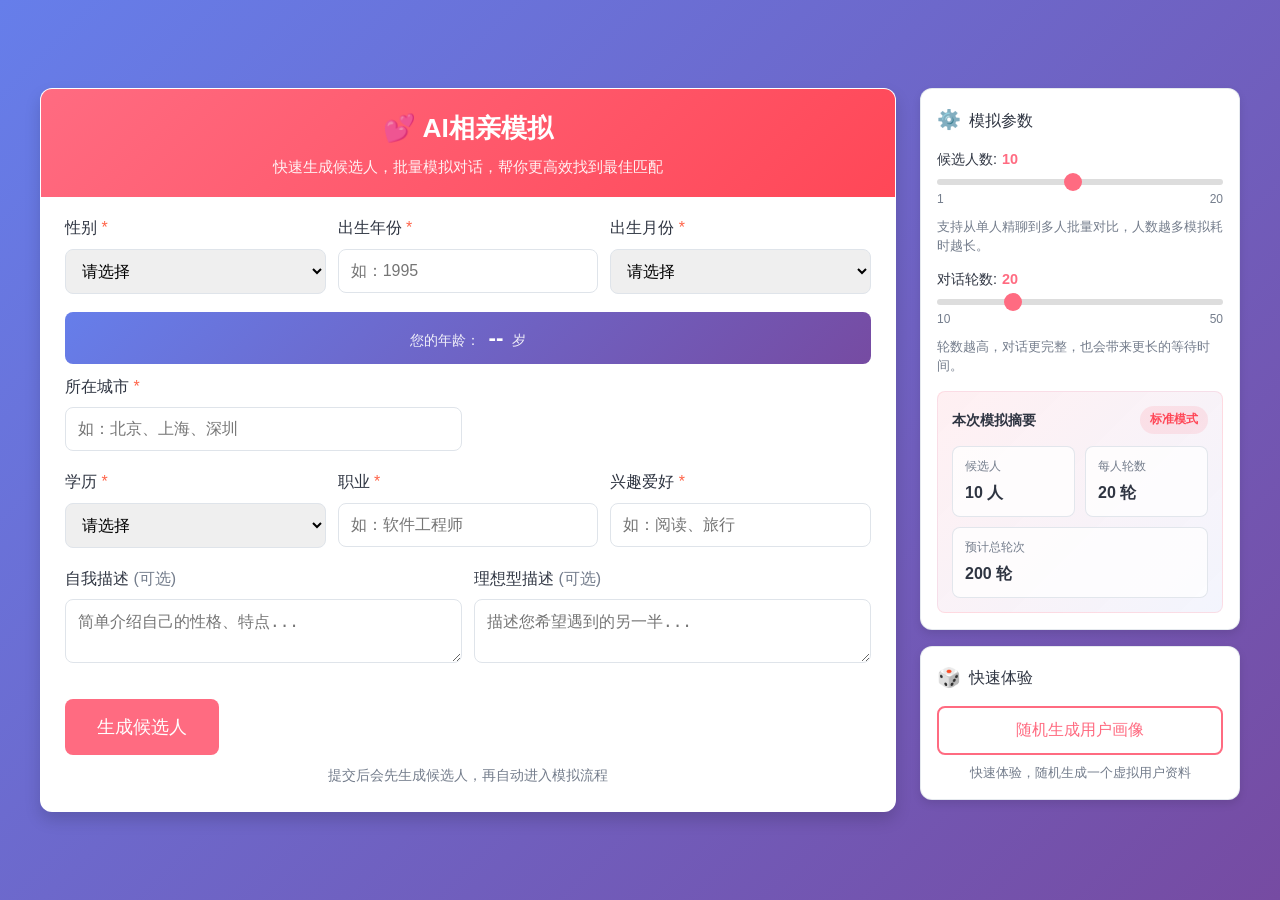
==== frontend/index.html @ 2aa3c76c "chore: initial project setup" ====
<!DOCTYPE html>
<html lang="zh-CN">
<head>
    <meta charset="UTF-8">
    <meta name="viewport" content="width=device-width, initial-scale=1.0">
    <title>AI相亲模拟 - 个人资料设置</title>
    <link rel="stylesheet" href="css/style.css">
</head>
<body class="profile-page">
    <div class="profile-container">
        <!-- 左侧：表单区域 -->
        <div class="main-content">
            <div class="page-header">
                <h1>💕 AI相亲模拟</h1>
                <p class="subtitle">快速生成候选人，批量模拟对话，帮你更高效找到最佳匹配</p>
            </div>

            <form id="profileForm" class="profile-form">
                <!-- 基本信息：三列 -->
                <div class="form-section">
                    <div class="form-row form-row-3">
                        <div class="form-group">
                            <label for="gender">性别 <span class="required">*</span></label>
                            <select id="gender" name="gender" required>
                                <option value="">请选择</option>
                                <option value="male">男</option>
                                <option value="female">女</option>
                            </select>
                        </div>
                        <div class="form-group">
                            <label for="birth_year">出生年份 <span class="required">*</span></label>
                            <input type="number" id="birth_year" name="birth_year" min="1940" max="2010" required
                                   placeholder="如：1995">
                        </div>
                        <div class="form-group">
                            <label for="birth_month">出生月份 <span class="required">*</span></label>
                            <select id="birth_month" name="birth_month" required>
                                <option value="">请选择</option>
                                <option value="1">1月</option>
                                <option value="2">2月</option>
                                <option value="3">3月</option>
                                <option value="4">4月</option>
                                <option value="5">5月</option>
                                <option value="6">6月</option>
                                <option value="7">7月</option>
                                <option value="8">8月</option>
                                <option value="9">9月</option>
                                <option value="10">10月</option>
                                <option value="11">11月</option>
                                <option value="12">12月</option>
                            </select>
                        </div>
                    </div>

                    <!-- 年龄显示 -->
                    <div class="age-display">
                        <span class="age-label">您的年龄：</span>
                        <span class="age-value" id="calculatedAge">--</span>
                        <span class="age-unit">岁</span>
                    </div>

                    <!-- 所在城市 -->
                    <div class="form-row">
                        <div class="form-group" style="flex: 0 0 auto; min-width: 200px;">
                            <label for="city">所在城市 <span class="required">*</span></label>
                            <input type="text" id="city" name="city" required
                                   placeholder="如：北京、上海、深圳" list="majorCities">
                            <datalist id="majorCities">
                                <option value="北京">
                                <option value="上海">
                                <option value="深圳">
                                <option value="广州">
                                <option value="杭州">
                                <option value="成都">
                                <option value="南京">
                                <option value="武汉">
                                <option value="西安">
                                <option value="重庆">
                                <option value="天津">
                                <option value="苏州">
                                <option value="长沙">
                                <option value="郑州">
                                <option value="青岛">
                                <option value="大连">
                            </datalist>
                        </div>
                    </div>

                    <!-- 职业、学历、兴趣：三列 -->
                    <div class="form-row form-row-3">
                        <div class="form-group">
                            <label for="education">学历 <span class="required">*</span></label>
                            <select id="education" name="education" required>
                                <option value="">请选择</option>
                                <option value="高中">高中</option>
                                <option value="大专">大专</option>
                                <option value="本科">本科</option>
                                <option value="硕士">硕士</option>
                                <option value="博士">博士</option>
                                <option value="其他">其他</option>
                            </select>
                        </div>
                        <div class="form-group">
                            <label for="occupation">职业 <span class="required">*</span></label>
                            <input type="text" id="occupation" name="occupation" required
                                   placeholder="如：软件工程师">
                        </div>
                        <div class="form-group">
                            <label for="interests">兴趣爱好 <span class="required">*</span></label>
                            <input type="text" id="interests" name="interests" required
                                   placeholder="如：阅读、旅行">
                        </div>
                    </div>

                    <!-- 自我描述、理想型：两列 -->
                    <div class="form-row">
                        <div class="form-group">
                            <label for="self_description">自我描述 <span class="optional">(可选)</span></label>
                            <textarea id="self_description" name="self_description" rows="2"
                                      placeholder="简单介绍自己的性格、特点..." maxlength="500"></textarea>
                        </div>
                        <div class="form-group">
                            <label for="ideal_type">理想型描述 <span class="optional">(可选)</span></label>
                            <textarea id="ideal_type" name="ideal_type" rows="2"
                                      placeholder="描述您希望遇到的另一半..." maxlength="500"></textarea>
                        </div>
                    </div>
                </div>

                <div class="form-actions">
                    <button type="submit" class="btn btn-primary btn-large" id="submitBtn">
                        <span class="btn-text">生成候选人</span>
                        <span class="btn-loading" style="display: none;">正在生成...</span>
                    </button>
                    <p class="form-action-hint">提交后会先生成候选人，再自动进入模拟流程</p>
                </div>
            </form>
        </div>

        <!-- 右侧：配置和快捷操作 -->
        <aside class="sidebar">
            <div class="sidebar-card">
                <div class="sidebar-card-header">
                    <span class="sidebar-icon">⚙️</span>
                    <h3>模拟参数</h3>
                </div>

                <div class="config-item">
                    <label for="candidateCount">候选人数: <strong id="candidateCountValue">10</strong></label>
                    <input type="range" id="candidateCount" name="candidate_count" min="1" max="20" value="10" class="config-slider">
                    <div class="slider-labels">
                        <span>1</span>
                        <span>20</span>
                    </div>
                    <p class="config-help">支持从单人精聊到多人批量对比，人数越多模拟耗时越长。</p>
                </div>

                <div class="config-item">
                    <label for="maxRounds">对话轮数: <strong id="maxRoundsValue">20</strong></label>
                    <input type="range" id="maxRounds" name="max_rounds" min="10" max="50" value="20" class="config-slider">
                    <div class="slider-labels">
                        <span>10</span>
                        <span>50</span>
                    </div>
                    <p class="config-help">轮数越高，对话更完整，也会带来更长的等待时间。</p>
                </div>

                <div class="simulation-summary" id="simulationSummary">
                    <div class="summary-header">
                        <span>本次模拟摘要</span>
                        <strong id="summaryBadge">标准模式</strong>
                    </div>
                    <div class="summary-grid">
                        <div class="summary-item">
                            <span class="summary-label">候选人</span>
                            <strong id="summaryCandidates">10 人</strong>
                        </div>
                        <div class="summary-item">
                            <span class="summary-label">每人轮数</span>
                            <strong id="summaryRounds">20 轮</strong>
                        </div>
                        <div class="summary-item summary-item-wide">
                            <span class="summary-label">预计总轮次</span>
                            <strong id="summaryTotalRounds">200 轮</strong>
                        </div>
                    </div>
                </div>
            </div>

            <div class="sidebar-card">
                <div class="sidebar-card-header">
                    <span class="sidebar-icon">🎲</span>
                    <h3>快速体验</h3>
                </div>
                <button type="button" class="btn btn-secondary btn-outline" id="randomProfileBtn" style="width: 100%;">
                    随机生成用户画像
                </button>
                <p class="sidebar-hint">快速体验，随机生成一个虚拟用户资料</p>
            </div>
        </aside>
    </div>

    <div id="toast" class="toast"></div>

    <script src="js/api.js?v=1.1"></script>
    <script src="js/profile.js?v=1.3"></script>
</body>
</html>
---- frontend/css/style.css ----
/* ==================== 全局样式 ==================== */
* {
    margin: 0;
    padding: 0;
    box-sizing: border-box;
}

:root {
    --primary-color: #ff6b81;
    --primary-hover: #ff4757;
    --secondary-color: #747d8c;
    --success-color: #2ed573;
    --warning-color: #ffa502;
    --danger-color: #ff6348;
    --bg-color: #f8f9fa;
    --card-bg: #ffffff;
    --text-primary: #2f3542;
    --text-secondary: #747d8c;
    --border-color: #dfe4ea;
    --shadow-sm: 0 2px 4px rgba(0, 0, 0, 0.05);
    --shadow-md: 0 4px 8px rgba(0, 0, 0, 0.1);
    --shadow-lg: 0 8px 16px rgba(0, 0, 0, 0.15);
    --radius-sm: 4px;
    --radius-md: 8px;
    --radius-lg: 12px;
    --transition: all 0.3s ease;
}

body {
    font-family: -apple-system, BlinkMacSystemFont, 'Segoe UI', Roboto, 'Helvetica Neue', Arial, sans-serif;
    background: linear-gradient(135deg, #667eea 0%, #764ba2 100%);
    min-height: 100vh;
    color: var(--text-primary);
    line-height: 1.6;
}

/* profile-page 使用 flexbox 垂直居中 */
body.profile-page {
    display: flex;
    align-items: center;
    justify-content: center;
    padding: 20px;
}

/* ==================== 新的双栏布局 ==================== */
.profile-container {
    display: grid;
    grid-template-columns: 1fr 320px;
    gap: 24px;
    max-width: 1200px;
    width: 100%;
    align-items: start;
}

.main-content {
    background: var(--card-bg);
    border-radius: var(--radius-lg);
    box-shadow: var(--shadow-lg);
    overflow: hidden;
    border: 1px solid rgba(255, 255, 255, 0.45);
}

.page-header {
    padding: 18px 24px;
    background: linear-gradient(135deg, #ff6b81 0%, #ff4757 100%);
    color: white;
    text-align: center;
}

.page-header h1 {
    font-size: 1.65rem;
    margin-bottom: 6px;
}

.page-header .subtitle {
    font-size: 0.92rem;
    opacity: 0.92;
    max-width: 620px;
    margin: 0 auto;
}

.sidebar {
    display: flex;
    flex-direction: column;
    gap: 16px;
    position: sticky;
    top: 20px;
}

.sidebar-card {
    background: var(--card-bg);
    border-radius: var(--radius-lg);
    box-shadow: var(--shadow-md);
    padding: 16px;
    border: 1px solid rgba(223, 228, 234, 0.8);
}

.sidebar-card-header {
    display: flex;
    align-items: center;
    gap: 8px;
    margin-bottom: 12px;
}

.sidebar-icon {
    font-size: 1.2rem;
}

.sidebar-card h3 {
    font-size: 1rem;
    font-weight: 500;
    margin: 0;
}

.sidebar .config-item {
    margin-bottom: 12px;
}

.sidebar .config-item:last-child {
    margin-bottom: 0;
}

.sidebar .config-item label {
    display: flex;
    align-items: center;
    gap: 5px;
    font-size: 0.9rem;
    margin-bottom: 8px;
}

.sidebar .config-item strong {
    color: var(--primary-color);
}

.config-help {
    margin-top: 8px;
    font-size: 0.8rem;
    color: var(--text-secondary);
    line-height: 1.5;
}

.sidebar-hint {
    font-size: 0.8rem;
    color: var(--text-secondary);
    margin-top: 8px;
    text-align: center;
}

.tips-card p {
    font-size: 0.85rem;
    color: var(--text-secondary);
    line-height: 1.5;
    margin: 0;
}

/* 保留原有的 container 样式用于其他页面 */
.container {
    max-width: 600px;
    margin: 0 auto;
    padding: 20px;
}

/* ==================== 响应式布局 ==================== */
@media (max-width: 900px) {
    .profile-container {
        grid-template-columns: 1fr;
    }

    .sidebar {
        order: -1;
    }

    .sidebar-card {
        padding: 12px;
    }
}

/* ==================== 页面头部 ==================== */
.header {
    text-align: center;
    margin-bottom: 15px;
    color: white;
}

.header h1 {
    font-size: 1.8rem;
    margin-bottom: 5px;
}

.subtitle {
    font-size: 0.9rem;
    opacity: 0.9;
}

/* ==================== 卡片样式 ==================== */
.card {
    background: var(--card-bg);
    border-radius: var(--radius-lg);
    box-shadow: var(--shadow-lg);
    overflow: hidden;
    margin-bottom: 20px;
}

.card-header {
    padding: 20px;
    border-bottom: 1px solid var(--border-color);
}

.card-header h2 {
    font-size: 1.25rem;
    color: var(--text-primary);
    margin-bottom: 5px;
}

.card-header p {
    font-size: 0.9rem;
    color: var(--text-secondary);
}

.card-header.with-icon {
    display: flex;
    align-items: center;
    gap: 10px;
}

.card-icon {
    font-size: 1.5rem;
}

.card-body {
    padding: 20px;
}

/* ==================== 表单样式 ==================== */
.profile-form {
    padding: 18px 24px 24px;
}

.form-section {
    margin-bottom: 15px;
}

.form-row {
    display: grid;
    grid-template-columns: 1fr 1fr;
    gap: 12px;
    margin-bottom: 8px;
}

/* 三列布局 */
.form-row-3 {
    grid-template-columns: 1fr 1fr 1fr;
}

.form-group {
    margin-bottom: 10px;
}

.form-group label {
    display: block;
    font-weight: 500;
    margin-bottom: 8px;
    color: var(--text-primary);
}

.required {
    color: var(--danger-color);
}

.optional {
    color: var(--text-secondary);
    font-weight: normal;
}

.form-group input,
.form-group select,
.form-group textarea {
    width: 100%;
    padding: 12px;
    border: 1px solid var(--border-color);
    border-radius: var(--radius-md);
    font-size: 1rem;
    transition: var(--transition);
}

.form-group input:focus,
.form-group select:focus,
.form-group textarea:focus {
    outline: none;
    border-color: var(--primary-color);
    box-shadow: 0 0 0 3px rgba(255, 107, 129, 0.1);
}

.form-group textarea {
    resize: vertical;
    min-height: 60px;
}

.help-text {
    display: block;
    margin-top: 5px;
    font-size: 0.85rem;
    color: var(--text-secondary);
}

/* ==================== 年龄显示 ==================== */
.age-display {
    text-align: center;
    padding: 8px 12px;
    background: linear-gradient(135deg, #667eea 0%, #764ba2 100%);
    border-radius: var(--radius-md);
    color: white;
    margin: 5px 0 10px;
}

.age-label {
    font-size: 0.85rem;
    opacity: 0.9;
}

.age-value {
    font-size: 1.4rem;
    font-weight: bold;
    margin: 0 4px;
}

.age-unit {
    font-size: 0.85rem;
    opacity: 0.9;
}

.age-display.age-invalid {
    background: linear-gradient(135deg, #ff6348 0%, #ff4757 100%);
}

.age-invalid {
    opacity: 0.8;
}

/* ==================== 内联提示 ==================== */
.tips-inline {
    margin-top: 20px;
    padding-top: 15px;
    border-top: 1px solid var(--border-color);
    display: flex;
    align-items: flex-start;
    gap: 10px;
    font-size: 0.85rem;
    color: var(--text-secondary);
}

.tip-icon {
    font-size: 1.2rem;
    flex-shrink: 0;
}

.tip-text {
    line-height: 1.5;
}

/* ==================== 按钮样式 ==================== */
.btn {
    padding: 12px 24px;
    border: none;
    border-radius: var(--radius-md);
    font-size: 1rem;
    font-weight: 500;
    cursor: pointer;
    transition: var(--transition);
    display: inline-flex;
    align-items: center;
    justify-content: center;
    gap: 8px;
}

.btn-primary {
    background: var(--primary-color);
    color: white;
}

.btn-primary:hover {
    background: var(--primary-hover);
    transform: translateY(-2px);
    box-shadow: var(--shadow-md);
}

.btn-secondary {
    background: var(--secondary-color);
    color: white;
}

.btn-secondary:hover {
    background: #57606f;
}

.btn-large {
    padding: 16px 32px;
    font-size: 1.1rem;
}

.btn:disabled {
    opacity: 0.6;
    cursor: not-allowed;
}

.form-actions {
    margin-top: 18px;
}

.form-action-hint {
    margin-top: 10px;
    font-size: 0.85rem;
    color: var(--text-secondary);
    text-align: center;
}

/* ==================== 聊天页面 ==================== */
.chat-page {
    background: #f0f2f5;
}

.chat-container {
    max-width: 700px;
    margin: 0 auto;
    height: 100vh;
    display: flex;
    flex-direction: column;
    background: white;
}

.chat-header {
    padding: 12px 16px;
    background: white;
    border-bottom: 1px solid var(--border-color);
    display: flex;
    align-items: center;
    gap: 12px;
    flex-shrink: 0;
}

.back-btn {
    width: 36px;
    height: 36px;
    display: flex;
    align-items: center;
    justify-content: center;
    background: #f0f2f5;
    border: none;
    border-radius: 50%;
    cursor: pointer;
    transition: var(--transition);
    color: var(--text-secondary);
}

.back-btn:hover {
    background: #e4e6eb;
    color: var(--text-primary);
}

.bot-avatar {
    width: 42px;
    height: 42px;
    background: linear-gradient(135deg, #667eea 0%, #764ba2 100%);
    border-radius: 50%;
    display: flex;
    align-items: center;
    justify-content: center;
    font-size: 1.4rem;
    flex-shrink: 0;
}

.bot-info {
    flex: 1;
    min-width: 0;
}

.bot-info h3 {
    font-size: 1rem;
    margin-bottom: 2px;
    white-space: nowrap;
    overflow: hidden;
    text-overflow: ellipsis;
}

.bot-details {
    font-size: 0.8rem;
    color: var(--text-secondary);
}

.header-actions {
    display: flex;
    align-items: center;
    gap: 8px;
    flex-shrink: 0;
}

.action-btn {
    display: flex;
    align-items: center;
    gap: 6px;
    padding: 8px 14px;
    border: none;
    border-radius: 20px;
    font-size: 0.85rem;
    font-weight: 500;
    cursor: pointer;
    transition: var(--transition);
}

.primary-btn {
    background: linear-gradient(135deg, #667eea 0%, #764ba2 100%);
    color: white;
    box-shadow: 0 2px 8px rgba(102, 126, 234, 0.3);
}

.primary-btn:hover {
    transform: translateY(-2px);
    box-shadow: 0 4px 12px rgba(102, 126, 234, 0.4);
}

.primary-btn:active {
    transform: translateY(0);
}

.primary-btn:disabled {
    opacity: 0.5;
    cursor: not-allowed;
    transform: none;
    box-shadow: none;
}

.secondary-btn {
    background: #f0f2f5;
    color: var(--text-secondary);
}

.secondary-btn:hover {
    background: #e4e6eb;
    color: var(--text-primary);
}

.secondary-btn:active {
    transform: scale(0.95);
}

.secondary-btn:disabled {
    opacity: 0.5;
    cursor: not-allowed;
}

.chat-messages {
    flex: 1;
    overflow-y: auto;
    padding: 20px;
    background: #f0f2f5;
}

.message {
    display: flex;
    margin-bottom: 15px;
    animation: messageSlide 0.3s ease;
}

@keyframes messageSlide {
    from {
        opacity: 0;
        transform: translateY(10px);
    }
    to {
        opacity: 1;
        transform: translateY(0);
    }
}

.message.user {
    justify-content: flex-end;
}

.message-bubble {
    max-width: 75%;
    padding: 12px 16px;
    border-radius: 18px;
    word-wrap: break-word;
}

.message.assistant .message-bubble {
    background: white;
    border-bottom-left-radius: 4px;
}

.message.user .message-bubble {
    background: linear-gradient(135deg, #667eea 0%, #764ba2 100%);
    color: white;
    border-bottom-right-radius: 4px;
}

.message-time {
    font-size: 0.7rem;
    color: var(--text-secondary);
    margin-top: 5px;
}

.chat-input-area {
    border-top: 1px solid var(--border-color);
    padding: 15px 20px;
    background: white;
}

.input-container {
    display: flex;
    gap: 10px;
    align-items: flex-end;
}

.message-input {
    flex: 1;
    padding: 12px 16px;
    border: 1px solid var(--border-color);
    border-radius: 24px;
    resize: none;
    max-height: 120px;
    font-family: inherit;
    font-size: 1rem;
}

.message-input:focus {
    outline: none;
    border-color: var(--primary-color);
}

.send-btn {
    width: 44px;
    height: 44px;
    border-radius: 50%;
    background: linear-gradient(135deg, #667eea 0%, #764ba2 100%);
    border: none;
    color: white;
    cursor: pointer;
    display: flex;
    align-items: center;
    justify-content: center;
    transition: var(--transition);
}

.send-btn:hover {
    transform: scale(1.05);
}

.send-btn:disabled {
    opacity: 0.5;
    cursor: not-allowed;
    transform: none;
}

.input-footer {
    margin-top: 8px;
    text-align: center;
}

.input-footer small {
    color: var(--text-secondary);
    font-size: 0.75rem;
}

/* 聊天遮罩 */
.chat-overlay {
    position: absolute;
    top: 0;
    left: 0;
    right: 0;
    bottom: 0;
    background: rgba(255, 255, 255, 0.95);
    display: flex;
    align-items: center;
    justify-content: center;
    z-index: 100;
}

.overlay-content {
    text-align: center;
}

.overlay-content p {
    margin-top: 15px;
    color: var(--text-secondary);
}

/* ==================== 机器人信息卡片 ==================== */
.bot-profile-card {
    position: fixed;
    right: 20px;
    top: 50%;
    transform: translateY(-50%);
    width: 280px;
    background: white;
    border-radius: var(--radius-lg);
    box-shadow: var(--shadow-lg);
    z-index: 50;
    display: none;
}

.bot-profile-card.show {
    display: block;
    animation: slideInRight 0.3s ease;
}

@keyframes slideInRight {
    from {
        opacity: 0;
        transform: translateY(-50%) translateX(20px);
    }
    to {
        opacity: 1;
        transform: translateY(-50%) translateX(0);
    }
}

.bot-profile-card .card-header {
    position: relative;
    padding: 15px;
}

.card-avatar {
    font-size: 2rem;
}

.close-btn {
    position: absolute;
    right: 15px;
    top: 50%;
    transform: translateY(-50%);
    background: none;
    border: none;
    font-size: 1.5rem;
    color: var(--text-secondary);
    cursor: pointer;
}

.profile-row {
    display: flex;
    justify-content: space-between;
    padding: 10px 0;
    border-bottom: 1px solid var(--border-color);
}

.profile-row:last-child {
    border-bottom: none;
}

.profile-row .label {
    color: var(--text-secondary);
}

.profile-row .value {
    font-weight: 500;
}

/* ==================== 评价结果页面 ==================== */
.loading-container,
.error-container {
    text-align: center;
    padding: 60px 20px;
}

.error-icon {
    font-size: 4rem;
    margin-bottom: 20px;
}

.error-container h2 {
    margin-bottom: 10px;
}

.error-actions {
    margin-top: 30px;
    display: flex;
    gap: 15px;
    justify-content: center;
}

.result-content {
    animation: fadeIn 0.5s ease;
}

@keyframes fadeIn {
    from {
        opacity: 0;
    }
    to {
        opacity: 1;
    }
}

/* 分数卡片 */
.score-card {
    text-align: center;
}

.score-body {
    padding: 30px;
}

.score-circle {
    width: 150px;
    height: 150px;
    border-radius: 50%;
    display: flex;
    flex-direction: column;
    align-items: center;
    justify-content: center;
    margin: 0 auto 20px;
    background: linear-gradient(135deg, #667eea 0%, #764ba2 100%);
    color: white;
}

.score-circle.excellent {
    background: linear-gradient(135deg, #2ed573 0%, #26af61 100%);
}

.score-circle.good {
    background: linear-gradient(135deg, #3742fa 0%, #5352ed 100%);
}

.score-circle.average {
    background: linear-gradient(135deg, #ffa502 0%, #ff7f50 100%);
}

.score-circle.poor {
    background: linear-gradient(135deg, #ff6348 0%, #ff4757 100%);
}

.score-value {
    font-size: 3.5rem;
    font-weight: bold;
    line-height: 1;
}

.score-label {
    font-size: 1rem;
}

.score-level {
    font-size: 1.1rem;
    font-weight: 500;
    color: var(--text-secondary);
}

/* 优点和建议列表 */
.strength-list,
.suggestion-list {
    list-style: none;
}

.strength-list li {
    padding: 12px 0;
    padding-left: 30px;
    position: relative;
    border-bottom: 1px solid var(--border-color);
}

.strength-list li:last-child {
    border-bottom: none;
}

.strength-list li::before {
    content: "✓";
    position: absolute;
    left: 0;
    color: var(--success-color);
    font-weight: bold;
}

.suggestion-list li {
    padding: 12px 0;
    padding-left: 30px;
    position: relative;
    border-bottom: 1px solid var(--border-color);
}

.suggestion-list li:last-child {
    border-bottom: none;
}

.suggestion-list li::before {
    content: "→";
    position: absolute;
    left: 0;
    color: var(--warning-color);
    font-weight: bold;
}

.summary-text {
    color: var(--text-primary);
    line-height: 1.8;
    font-size: 1.05rem;
}

.result-actions {
    text-align: center;
    margin-top: 30px;
}

/* ==================== 提示信息 ==================== */
.tips {
    background: rgba(255, 255, 255, 0.95);
    border-radius: var(--radius-lg);
    padding: 20px;
    margin-top: 20px;
}

.tips h3 {
    font-size: 1.1rem;
    margin-bottom: 12px;
    color: var(--primary-color);
}

.tips ul {
    list-style: none;
}

.tips li {
    padding: 8px 0;
    padding-left: 20px;
    position: relative;
    font-size: 0.9rem;
}

.tips li::before {
    content: "•";
    position: absolute;
    left: 0;
    color: var(--primary-color);
    font-weight: bold;
}

/* ==================== 随机生成画像 ==================== */
.random-profile-section {
    padding: 15px 20px;
    background: linear-gradient(135deg, #f5f7fa 0%, #e8ecf1 100%);
    border-bottom: 1px solid var(--border-color);
    display: flex;
    align-items: center;
    gap: 15px;
}

.btn-outline {
    background: white;
    border: 2px solid var(--primary-color);
    color: var(--primary-color);
}

.btn-outline:hover {
    background: var(--primary-color);
    color: white;
    transform: translateY(-2px);
}

.btn-icon {
    font-size: 1.1rem;
}

.random-hint {
    font-size: 0.8rem;
    color: var(--text-secondary);
}

/* ==================== Toast 提示 ==================== */
.toast {
    position: fixed;
    top: 20px;
    left: 50%;
    transform: translateX(-50%) translateY(-100px);
    background: var(--text-primary);
    color: white;
    padding: 12px 24px;
    border-radius: 30px;
    font-size: 0.9rem;
    z-index: 1000;
    transition: transform 0.3s ease;
}

.toast.show {
    transform: translateX(-50%) translateY(0);
}

.toast.error {
    background: var(--danger-color);
}

.toast.success {
    background: var(--success-color);
}

/* ==================== 加载动画 ==================== */
.loading-spinner {
    width: 50px;
    height: 50px;
    border: 4px solid var(--border-color);
    border-top-color: var(--primary-color);
    border-radius: 50%;
    animation: spin 1s linear infinite;
    margin: 0 auto;
}

@keyframes spin {
    to {
        transform: rotate(360deg);
    }
}

/* ==================== 评测面板 ==================== */
.evaluation-panel {
    position: fixed;
    top: 0;
    right: -400px;
    width: 380px;
    height: 100vh;
    max-height: 100vh;
    background: white;
    box-shadow: -4px 0 30px rgba(0, 0, 0, 0.25);
    z-index: 1000;
    transition: right 0.4s cubic-bezier(0.4, 0, 0.2, 1), transform 0.4s cubic-bezier(0.4, 0, 0.2, 1);
    display: flex;
    flex-direction: column;
    overflow: hidden;
}

.evaluation-panel.show {
    right: 0 !important;
    transform: translateX(0) !important;
}

/* 调试边框 - 开发时可以临时启用 */
.evaluation-panel[style*="right: 0px"] {
    outline: 3px solid #ff6b81;
    outline-offset: -3px;
}

.panel-header {
    display: flex;
    align-items: center;
    justify-content: space-between;
    padding: 16px 20px;
    background: linear-gradient(135deg, #667eea 0%, #764ba2 100%);
    color: white;
    flex-shrink: 0;
}

.panel-title {
    font-size: 1rem;
    font-weight: 500;
}

.panel-close {
    background: none;
    border: none;
    color: white;
    font-size: 24px;
    cursor: pointer;
    padding: 0;
    width: 30px;
    height: 30px;
    display: flex;
    align-items: center;
    justify-content: center;
    border-radius: 4px;
    transition: background 0.2s;
}

.panel-close:hover {
    background: rgba(255, 255, 255, 0.2);
}

.panel-content {
    flex: 1;
    overflow-y: auto;
    padding: 20px;
}

.evaluation-loading {
    display: flex;
    flex-direction: column;
    align-items: center;
    justify-content: center;
    height: 100%;
    color: var(--text-secondary);
    gap: 16px;
}

.loading-spinner-small {
    width: 30px;
    height: 30px;
    border: 3px solid var(--border-color);
    border-top-color: var(--primary-color);
    border-radius: 50%;
    animation: spin 1s linear infinite;
}

.evaluation-stream-content {
    animation: fadeIn 0.3s ease;
}

.evaluation-progress {
    margin-bottom: 16px;
}

.progress-item {
    display: flex;
    align-items: center;
    gap: 10px;
    padding: 10px 12px;
    background: #f8f9fa;
    border-radius: 8px;
    margin-bottom: 8px;
    animation: slideInRight 0.3s ease;
    font-size: 0.85rem;
}

@keyframes slideInRight {
    from {
        opacity: 0;
        transform: translateX(-10px);
    }
    to {
        opacity: 1;
        transform: translateX(0);
    }
}

.progress-item.completed {
    background: #e8f5e9;
}

.progress-item.completed .progress-icon::before {
    content: "✓";
    color: #2e7d32;
    font-weight: bold;
}

.progress-icon {
    width: 20px;
    height: 20px;
    display: flex;
    align-items: center;
    justify-content: center;
    flex-shrink: 0;
}

.progress-icon::before {
    content: "⏳";
    font-size: 14px;
}

.evaluation-stream-text {
    margin-top: 16px;
}

.stream-label {
    font-size: 0.85rem;
    color: var(--text-secondary);
    margin-bottom: 8px;
    display: flex;
    align-items: center;
    gap: 8px;
}

.stream-label::before {
    content: "";
    width: 8px;
    height: 8px;
    background: var(--primary-color);
    border-radius: 50%;
    animation: pulse 1.5s ease-in-out infinite;
}

@keyframes pulse {
    0%, 100% {
        opacity: 1;
    }
    50% {
        opacity: 0.5;
    }
}

.stream-text {
    background: #f8f9fa;
    border: 1px solid var(--border-color);
    border-radius: 8px;
    padding: 16px;
    font-size: 0.9rem;
    line-height: 1.6;
    color: var(--text-primary);
    max-height: 400px;
    overflow-y: auto;
    white-space: pre-wrap;
    word-break: break-word;
}

.stream-text:empty::before {
    content: "等待AI生成内容...";
    color: var(--text-secondary);
    font-style: italic;
}

.evaluation-error {
    text-align: center;
    padding: 40px 20px;
    color: var(--text-secondary);
}

.evaluation-error p {
    font-size: 0.9rem;
}

@keyframes fadeIn {
    from {
        opacity: 0;
        transform: translateY(-5px);
    }
    to {
        opacity: 1;
        transform: translateY(0);
    }
}

.evaluation-result {
    animation: fadeIn 0.5s ease;
}

.evaluation-score {
    text-align: center;
    padding: 20px;
    background: linear-gradient(135deg, #667eea 0%, #764ba2 100%);
    border-radius: 12px;
    color: white;
    margin-bottom: 20px;
}

.score-number {
    font-size: 3rem;
    font-weight: 700;
}

.score-label {
    font-size: 0.9rem;
    opacity: 0.9;
}

.evaluation-section {
    margin-bottom: 20px;
}

.section-title {
    font-size: 0.95rem;
    font-weight: 600;
    color: var(--text-primary);
    margin-bottom: 12px;
    display: flex;
    align-items: center;
    gap: 8px;
}

.section-title::before {
    content: "";
    width: 4px;
    height: 16px;
    background: var(--primary-color);
    border-radius: 2px;
}

.strengths-list, .suggestions-list {
    list-style: none;
    padding: 0;
    margin: 0;
}

.strengths-list li, .suggestions-list li {
    padding: 8px 12px;
    margin-bottom: 6px;
    border-radius: 6px;
    font-size: 0.9rem;
    line-height: 1.5;
}

.strengths-list li {
    background: #e8f5e9;
    color: #2e7d32;
}

.suggestions-list li {
    background: #fff3e0;
    color: #e65100;
}

.evaluation-summary {
    padding: 16px;
    background: #f5f5f5;
    border-radius: 8px;
    font-size: 0.9rem;
    line-height: 1.6;
    color: var(--text-secondary);
}

/* ==================== 响应式设计 ==================== */
@media (max-width: 768px) {
    .container {
        padding: 15px;
    }

    .form-row {
        grid-template-columns: 1fr;
        gap: 0;
    }

    .form-row-3 {
        grid-template-columns: 1fr;
    }

    .header h1 {
        font-size: 1.5rem;
    }

    .chat-container {
        max-width: 100%;
    }

    .chat-header {
        padding: 10px 12px;
    }

    .back-btn {
        width: 32px;
        height: 32px;
    }

    .bot-avatar {
        width: 38px;
        height: 38px;
        font-size: 1.2rem;
    }

    .bot-info h3 {
        font-size: 0.95rem;
    }

    .bot-details {
        font-size: 0.75rem;
    }

    .header-actions {
        gap: 6px;
    }

    .action-btn {
        padding: 7px 12px;
        font-size: 0.85rem;
    }

    .action-btn span {
        display: none;
    }

    .action-btn svg {
        width: 18px;
        height: 18px;
    }

    .bot-profile-card {
        position: fixed;
        left: 10px;
        right: 10px;
        width: auto;
        top: auto;
        bottom: 10px;
        transform: none;
    }

    .bot-profile-card.show {
        animation: slideUp 0.3s ease;
    }

    @keyframes slideUp {
        from {
            opacity: 0;
            transform: translateY(20px);
        }
        to {
            opacity: 1;
            transform: translateY(0);
        }
    }

    .message-bubble {
        max-width: 85%;
    }

    .error-actions {
        flex-direction: column;
    }

    .error-actions .btn {
        width: 100%;
    }

    .age-value {
        font-size: 1.5rem;
    }

    .evaluation-panel {
        width: 100%;
        right: -100%;
        left: 0;
        transition: right 0.3s ease;
    }

    .evaluation-panel.show {
        right: 0 !important;
        left: 0 !important;
        transform: translateX(0) !important;
    }

    /* 移动端调试边框 */
    .evaluation-panel[style*="right: 0px"] {
        outline: 3px solid #ff6b81;
        outline-offset: -3px;
    }
}

@media (min-width: 481px) and (max-width: 768px) {
    .form-row-3 {
        grid-template-columns: 1fr 1fr;
    }
}

/* ==================== 新增样式：多候选人模式 ==================== */

/* 配置区域样式 */
.config-section {
    padding: 20px;
    background: linear-gradient(135deg, #f5f7fa 0%, #e8ecf1 100%);
    border-bottom: 1px solid var(--border-color);
}

.config-title {
    font-size: 1.1rem;
    font-weight: 500;
    margin-bottom: 15px;
    color: var(--text-primary);
}

.config-row {
    display: grid;
    grid-template-columns: 1fr 1fr;
    gap: 30px;
}

.config-item {
    display: flex;
    flex-direction: column;
}

.config-item label {
    font-weight: 500;
    margin-bottom: 10px;
    color: var(--text-primary);
}

.config-slider {
    width: 100%;
    height: 6px;
    border-radius: 5px;
    background: #ddd;
    outline: none;
    -webkit-appearance: none;
}

.config-slider::-webkit-slider-thumb {
    -webkit-appearance: none;
    appearance: none;
    width: 18px;
    height: 18px;
    border-radius: 50%;
    background: var(--primary-color);
    cursor: pointer;
}

.config-slider::-moz-range-thumb {
    width: 18px;
    height: 18px;
    border-radius: 50%;
    background: var(--primary-color);
    cursor: pointer;
    border: none;
}

.slider-labels {
    display: flex;
    justify-content: space-between;
    font-size: 0.75rem;
    color: var(--text-secondary);
    margin-top: 5px;
}

.simulation-summary {
    margin-top: 16px;
    padding: 14px;
    border-radius: var(--radius-md);
    background: linear-gradient(135deg, rgba(255, 107, 129, 0.1) 0%, rgba(102, 126, 234, 0.08) 100%);
    border: 1px solid rgba(255, 107, 129, 0.16);
}

.summary-header {
    display: flex;
    align-items: center;
    justify-content: space-between;
    gap: 12px;
    margin-bottom: 12px;
    font-size: 0.9rem;
    font-weight: 600;
}

.summary-header strong {
    padding: 4px 10px;
    border-radius: 999px;
    background: rgba(255, 107, 129, 0.14);
    color: var(--primary-hover);
    font-size: 0.78rem;
}

.summary-grid {
    display: grid;
    grid-template-columns: 1fr 1fr;
    gap: 10px;
}

.summary-item {
    padding: 10px 12px;
    border-radius: var(--radius-md);
    background: rgba(255, 255, 255, 0.75);
    border: 1px solid rgba(223, 228, 234, 0.9);
}

.summary-item-wide {
    grid-column: 1 / -1;
}

.summary-label {
    display: block;
    font-size: 0.75rem;
    color: var(--text-secondary);
    margin-bottom: 4px;
}

.summary-item strong {
    font-size: 1rem;
    color: var(--text-primary);
}

/* ==================== 候选人页面样式 ==================== */
body.candidates-page {
    display: flex;
    align-items: center;
    justify-content: center;
    min-height: 100vh;
    padding: 20px;
}

.candidates-container {
    background: var(--card-bg);
    border-radius: var(--radius-lg);
    box-shadow: var(--shadow-lg);
    max-width: 1000px;
    width: 100%;
    overflow: hidden;
}

.candidates-header {
    padding: 20px;
    background: linear-gradient(135deg, #ff6b81 0%, #ff4757 100%);
    color: white;
    text-align: center;
}

.candidates-header h1 {
    font-size: 1.5rem;
    margin-bottom: 5px;
}

.candidates-header .subtitle {
    font-size: 0.9rem;
    opacity: 0.9;
}

.candidates-header .subtitle #candidateCount {
    font-weight: bold;
    font-size: 1.1rem;
}

.candidates-grid {
    display: grid;
    grid-template-columns: repeat(auto-fill, minmax(180px, 1fr));
    gap: 15px;
    padding: 20px;
    max-height: 60vh;
    overflow-y: auto;
}

.candidate-card {
    background: linear-gradient(135deg, #f8f9fa 0%, #ffffff 100%);
    border-radius: var(--radius-lg);
    padding: 18px;
    text-align: center;
    box-shadow: var(--shadow-sm);
    transition: var(--transition);
    cursor: pointer;
    border: 2px solid transparent;
}

.candidate-card:hover {
    transform: translateY(-3px);
    box-shadow: var(--shadow-md);
    border-color: var(--primary-color);
}

.candidate-avatar {
    font-size: 2.5rem;
    margin-bottom: 8px;
}

.candidate-info h3 {
    font-size: 1rem;
    margin-bottom: 4px;
    color: var(--text-primary);
}

.candidate-occupation {
    color: var(--text-secondary);
    font-size: 0.85rem;
    margin-bottom: 4px;
}

.candidate-city {
    color: var(--primary-color);
    font-size: 0.8rem;
    margin-bottom: 4px;
    font-weight: 500;
}

.candidate-interests {
    color: var(--primary-color);
    font-size: 0.8rem;
    margin-bottom: 6px;
    line-height: 1.3;
}

.candidate-personality {
    color: var(--text-secondary);
    font-size: 0.75rem;
    line-height: 1.3;
}

/* 候选人页面底部 */
.candidates-footer {
    padding: 15px 20px;
    background: #f8f9fa;
    border-top: 1px solid var(--border-color);
}

.footer-tips {
    display: flex;
    align-items: center;
    gap: 8px;
    margin-bottom: 12px;
    padding: 10px 12px;
    background: white;
    border-radius: var(--radius-md);
    font-size: 0.85rem;
    color: var(--text-secondary);
}

.footer-tips .tip-icon {
    font-size: 1.1rem;
}

.footer-tips .tip-text {
    flex: 1;
}

.footer-actions {
    display: flex;
    gap: 10px;
    justify-content: flex-end;
}

.footer-actions .btn {
    flex-shrink: 0;
}

.candidate-personality {
    color: var(--text-secondary);
    font-size: 0.8rem;
    font-style: italic;
}

.actions-section {
    padding: 20px;
    display: flex;
    justify-content: center;
    gap: 15px;
}

/* 模拟页面样式 */
.simulation-container {
    display: flex;
    height: 100vh;
}

.candidate-sidebar {
    width: 250px;
    background: #f8f9fa;
    border-right: 1px solid var(--border-color);
    display: flex;
    flex-direction: column;
    flex-shrink: 0;
}

.sidebar-header {
    padding: 15px;
    border-bottom: 1px solid var(--border-color);
}

.sidebar-header h3 {
    font-size: 1rem;
    margin-bottom: 5px;
}

.overall-progress {
    font-size: 0.85rem;
    color: var(--text-secondary);
}

.candidate-list {
    flex: 1;
    overflow-y: auto;
    padding: 10px;
}

.candidate-tab {
    display: flex;
    align-items: center;
    gap: 10px;
    padding: 12px;
    margin-bottom: 5px;
    background: white;
    border-radius: var(--radius-md);
    cursor: pointer;
    transition: var(--transition);
}

.candidate-tab:hover {
    background: #e9ecef;
}

.candidate-tab.active {
    background: var(--primary-color);
    color: white;
}

.tab-avatar {
    font-size: 1.5rem;
}

.tab-name {
    flex: 1;
    font-size: 0.9rem;
}

.tab-progress {
    font-size: 0.75rem;
}

.main-content {
    flex: 1;
    display: flex;
    flex-direction: column;
}

.conversation-header {
    padding: 15px 20px;
    background: white;
    border-bottom: 1px solid var(--border-color);
    display: flex;
    align-items: center;
    justify-content: space-between;
}

.current-candidate-info {
    display: flex;
    align-items: center;
    gap: 12px;
}

.candidate-avatar {
    font-size: 2rem;
}

.current-candidate-info h3 {
    font-size: 1rem;
    margin: 0;
}

.current-candidate-info p {
    font-size: 0.85rem;
    color: var(--text-secondary);
    margin: 0;
}

.round-indicator {
    font-size: 0.9rem;
    color: var(--primary-color);
    font-weight: 500;
}

.conversation-messages {
    flex: 1;
    overflow-y: auto;
    padding: 20px;
    background: #f0f2f5;
}

.simulation-status {
    padding: 20px;
    text-align: center;
    background: #f8f9fa;
    border-top: 1px solid var(--border-color);
}

.status-spinner {
    width: 30px;
    height: 30px;
    border: 3px solid var(--border-color);
    border-top-color: var(--primary-color);
    border-radius: 50%;
    animation: spin 1s linear infinite;
    margin: 0 auto 10px;
}

/* 推荐页面样式 */
.best-match-card {
    background: linear-gradient(135deg, #667eea 0%, #764ba2 100%);
    border-radius: var(--radius-lg);
    padding: 30px;
    color: white;
    text-align: center;
    margin-bottom: 20px;
}

.match-header {
    display: flex;
    align-items: center;
    justify-content: center;
    gap: 10px;
    margin-bottom: 20px;
}

.trophy-icon {
    font-size: 2.5rem;
}

.match-avatar {
    font-size: 3rem;
    margin-bottom: 10px;
}

.match-info h3 {
    font-size: 1.5rem;
    margin: 10px 0 5px;
}

.match-info p {
    opacity: 0.9;
    margin: 5px 0;
}

.match-interests {
    opacity: 0.9;
    font-style: italic;
}

.match-score {
    margin: 20px 0;
}

.score-circle {
    width: 100px;
    height: 100px;
    border-radius: 50%;
    background: rgba(255, 255, 255, 0.2);
    display: flex;
    align-items: center;
    justify-content: center;
    font-size: 2.5rem;
    font-weight: bold;
    margin: 0 auto;
}

.score-circle.excellent {
    background: rgba(46, 213, 115, 0.3);
}

.score-circle.good {
    background: rgba(55, 66, 250, 0.3);
}

.score-circle.average {
    background: rgba(255, 165, 2, 0.3);
}

.score-circle.poor {
    background: rgba(255, 99, 72, 0.3);
}

.match-reasoning {
    text-align: left;
}

.match-reasoning h4 {
    margin-bottom: 15px;
}

.reason-list {
    list-style: none;
    text-align: left;
}

.reason-list li {
    padding: 10px 0;
    padding-left: 25px;
    position: relative;
}

.reason-list li::before {
    content: "✓";
    position: absolute;
    left: 0;
    color: #2ed573;
    font-weight: bold;
}

.highlights-section,
.growth-section,
.rankings-section {
    margin-bottom: 20px;
}

.highlights-list {
    padding: 20px;
}

.highlight-item {
    padding: 15px;
    background: #f8f9fa;
    border-radius: var(--radius-md);
    margin-bottom: 10px;
}

.highlight-round {
    font-size: 0.8rem;
    color: var(--text-secondary);
    margin-bottom: 5px;
}

.highlight-exchange {
    font-weight: 500;
    margin: 5px 0;
}

.highlight-why {
    font-size: 0.85rem;
    color: var(--primary-color);
    font-style: italic;
}

.growth-list {
    list-style: none;
    padding: 0 20px 20px;
}

.growth-list li {
    padding: 10px 0;
    padding-left: 25px;
    position: relative;
}

.growth-list li::before {
    content: "→";
    position: absolute;
    left: 0;
    color: var(--warning-color);
    font-weight: bold;
}

.ranking-table {
    width: 100%;
    border-collapse: collapse;
}

.ranking-table th,
.ranking-table td {
    padding: 12px;
    text-align: left;
    border-bottom: 1px solid var(--border-color);
}

.ranking-table th {
    font-weight: 600;
    color: var(--text-secondary);
}

.best-match-row {
    background: #fff3e0;
}

.rank-cell {
    font-weight: bold;
}

.score-badge {
    display: inline-block;
    padding: 4px 12px;
    border-radius: 20px;
    font-weight: 600;
    color: white;
}

.score-badge.excellent {
    background: #2ed573;
}

.score-badge.good {
    background: #3742fa;
}

.score-badge.average {
    background: #ffa502;
}

.score-badge.poor {
    background: #ff6348;
}

/* 响应式调整 */
@media (max-width: 768px) {
    .simulation-container {
        flex-direction: column;
    }

    .candidate-sidebar {
        width: 100%;
        max-height: 150px;
    }

    .config-row {
        grid-template-columns: 1fr;
    }

    .candidates-grid {
        grid-template-columns: repeat(auto-fill, minmax(150px, 1fr));
    }

    .ranking-table {
        font-size: 0.85rem;
    }

    .ranking-table th,
    .ranking-table td {
        padding: 8px 4px;
    }
}
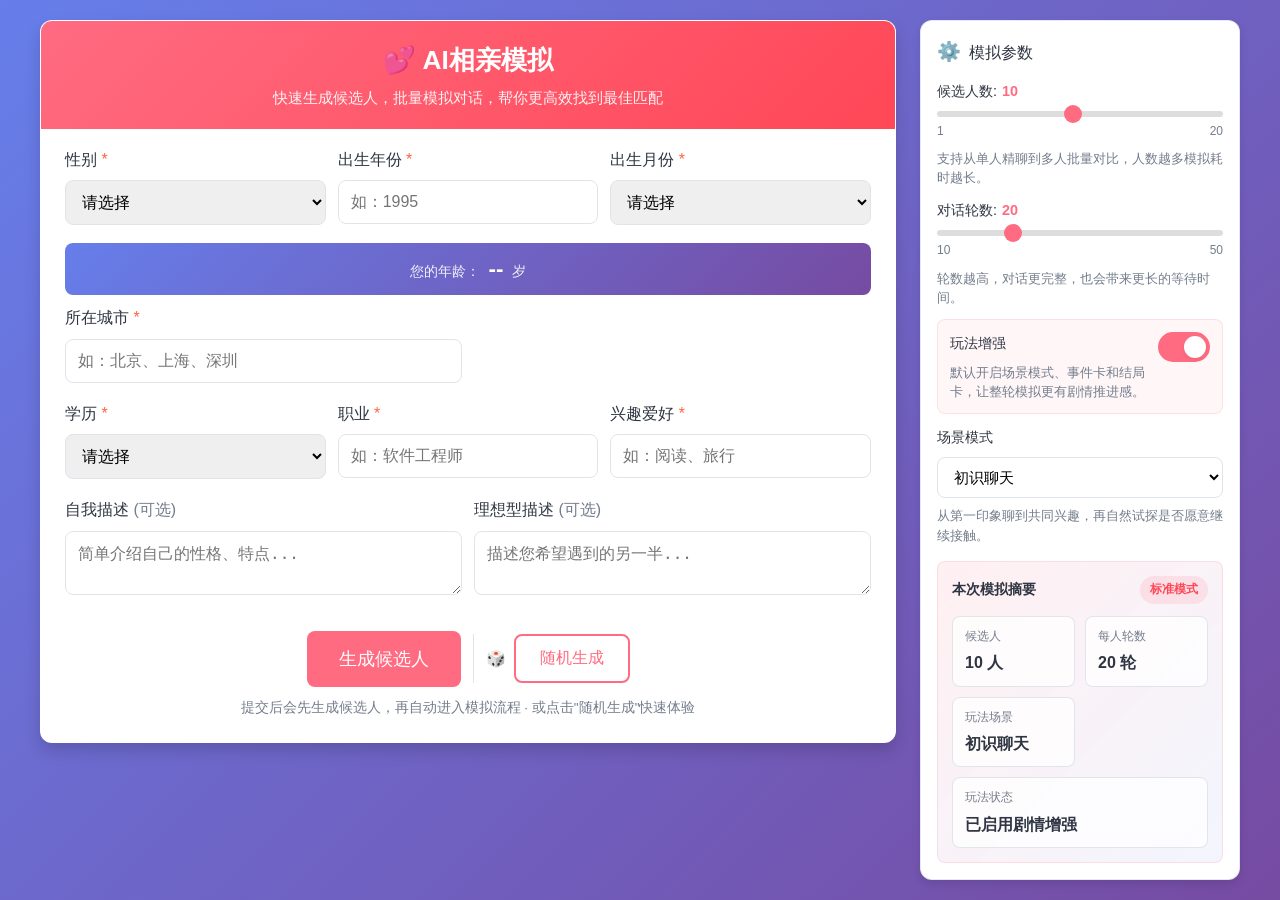
==== commit 5a7fdac2: "Add scenario-based simulation gameplay" ====
--- a/frontend/index.html
+++ b/frontend/index.html
@@ -128,11 +128,19 @@
                 </div>
 
                 <div class="form-actions">
-                    <button type="submit" class="btn btn-primary btn-large" id="submitBtn">
-                        <span class="btn-text">生成候选人</span>
-                        <span class="btn-loading" style="display: none;">正在生成...</span>
-                    </button>
-                    <p class="form-action-hint">提交后会先生成候选人，再自动进入模拟流程</p>
+                    <div class="form-actions-main">
+                        <button type="submit" class="btn btn-primary btn-large" id="submitBtn">
+                            <span class="btn-text">生成候选人</span>
+                            <span class="btn-loading" style="display: none;">正在生成...</span>
+                        </button>
+                        <div class="quick-experience-inline">
+                            <span class="quick-experience-icon">🎲</span>
+                            <button type="button" class="btn btn-secondary btn-outline" id="randomProfileBtn">
+                                随机生成
+                            </button>
+                        </div>
+                    </div>
+                    <p class="form-action-hint">提交后会先生成候选人，再自动进入模拟流程 · 或点击"随机生成"快速体验</p>
                 </div>
             </form>
         </div>
@@ -165,6 +173,29 @@
                     <p class="config-help">轮数越高，对话更完整，也会带来更长的等待时间。</p>
                 </div>
 
+                <div class="config-item feature-toggle-item">
+                    <div class="toggle-row">
+                        <div>
+                            <label for="enhancedMode">玩法增强</label>
+                            <p class="config-help">默认开启场景模式、事件卡和结局卡，让整轮模拟更有剧情推进感。</p>
+                        </div>
+                        <label class="switch" for="enhancedMode">
+                            <input type="checkbox" id="enhancedMode" name="enhanced_mode" checked>
+                            <span class="switch-slider"></span>
+                        </label>
+                    </div>
+                </div>
+
+                <div class="config-item">
+                    <label for="scenarioMode">场景模式</label>
+                    <select id="scenarioMode" name="scenario_mode" class="config-select">
+                        <option value="first_chat" selected>初识聊天</option>
+                        <option value="weekend_plan">周末约会计划</option>
+                        <option value="future_probe">未来关系试探</option>
+                    </select>
+                    <p class="config-help" id="scenarioModeHelp">从第一印象聊到共同兴趣，再自然试探是否愿意继续接触。</p>
+                </div>
+
                 <div class="simulation-summary" id="simulationSummary">
                     <div class="summary-header">
                         <span>本次模拟摘要</span>
@@ -179,23 +210,16 @@
                             <span class="summary-label">每人轮数</span>
                             <strong id="summaryRounds">20 轮</strong>
                         </div>
+                        <div class="summary-item">
+                            <span class="summary-label">玩法场景</span>
+                            <strong id="summaryScenario">初识聊天</strong>
+                        </div>
                         <div class="summary-item summary-item-wide">
-                            <span class="summary-label">预计总轮次</span>
-                            <strong id="summaryTotalRounds">200 轮</strong>
-                        </div>
-                    </div>
-                </div>
-            </div>
-
-            <div class="sidebar-card">
-                <div class="sidebar-card-header">
-                    <span class="sidebar-icon">🎲</span>
-                    <h3>快速体验</h3>
-                </div>
-                <button type="button" class="btn btn-secondary btn-outline" id="randomProfileBtn" style="width: 100%;">
-                    随机生成用户画像
-                </button>
-                <p class="sidebar-hint">快速体验，随机生成一个虚拟用户资料</p>
+                            <span class="summary-label">玩法状态</span>
+                            <strong id="summaryTotalRounds">已启用剧情增强</strong>
+                        </div>
+                    </div>
+                </div>
             </div>
         </aside>
     </div>
--- a/frontend/css/style.css
+++ b/frontend/css/style.css
@@ -132,6 +132,77 @@
     color: var(--primary-color);
 }
 
+.config-select {
+    width: 100%;
+    padding: 10px 12px;
+    border: 1px solid var(--border-color);
+    border-radius: var(--radius-md);
+    background: white;
+    font-size: 0.95rem;
+}
+
+.feature-toggle-item {
+    padding: 12px;
+    border: 1px solid rgba(255, 107, 129, 0.16);
+    border-radius: var(--radius-md);
+    background: rgba(255, 107, 129, 0.06);
+}
+
+.toggle-row {
+    display: flex;
+    align-items: flex-start;
+    justify-content: space-between;
+    gap: 12px;
+}
+
+.toggle-row .config-help {
+    margin-top: 4px;
+}
+
+.switch {
+    position: relative;
+    display: inline-flex;
+    width: 52px;
+    height: 30px;
+    flex-shrink: 0;
+}
+
+.switch input {
+    opacity: 0;
+    width: 0;
+    height: 0;
+}
+
+.switch-slider {
+    position: absolute;
+    inset: 0;
+    background: #cfd6de;
+    border-radius: 999px;
+    cursor: pointer;
+    transition: var(--transition);
+}
+
+.switch-slider::before {
+    content: "";
+    position: absolute;
+    width: 22px;
+    height: 22px;
+    left: 4px;
+    top: 4px;
+    border-radius: 50%;
+    background: white;
+    box-shadow: var(--shadow-sm);
+    transition: var(--transition);
+}
+
+.switch input:checked + .switch-slider {
+    background: var(--primary-color);
+}
+
+.switch input:checked + .switch-slider::before {
+    transform: translateX(22px);
+}
+
 .config-help {
     margin-top: 8px;
     font-size: 0.8rem;
@@ -405,6 +476,26 @@
 
 .form-actions {
     margin-top: 18px;
+}
+
+.form-actions-main {
+    display: flex;
+    align-items: center;
+    justify-content: center;
+    gap: 12px;
+    flex-wrap: wrap;
+}
+
+.quick-experience-inline {
+    display: flex;
+    align-items: center;
+    gap: 8px;
+    padding-left: 12px;
+    border-left: 1px solid var(--border-color);
+}
+
+.quick-experience-icon {
+    font-size: 1rem;
 }
 
 .form-action-hint {
@@ -1424,6 +1515,22 @@
         outline: 3px solid #ff6b81;
         outline-offset: -3px;
     }
+
+    .form-actions-main {
+        flex-direction: column;
+        gap: 10px;
+    }
+
+    .quick-experience-inline {
+        border-left: none;
+        padding-left: 0;
+        width: 100%;
+        justify-content: center;
+    }
+
+    .form-actions-main .btn {
+        width: 100%;
+    }
 }
 
 @media (min-width: 481px) and (max-width: 768px) {
@@ -1594,6 +1701,16 @@
 .candidates-header .subtitle #candidateCount {
     font-weight: bold;
     font-size: 1.1rem;
+}
+
+.candidates-scenario-summary {
+    display: inline-flex;
+    margin-top: 12px;
+    padding: 6px 12px;
+    border-radius: 999px;
+    background: rgba(255, 255, 255, 0.18);
+    border: 1px solid rgba(255, 255, 255, 0.24);
+    font-size: 0.82rem;
 }
 
 .candidates-grid {
@@ -1828,6 +1945,33 @@
     background: #f0f2f5;
 }
 
+.scenario-banner {
+    padding: 12px 20px;
+    background: #fff7fb;
+    border-bottom: 1px solid rgba(255, 107, 129, 0.16);
+}
+
+.scenario-banner-main {
+    display: flex;
+    align-items: center;
+    gap: 10px;
+    color: var(--text-primary);
+}
+
+.scenario-banner-label {
+    font-size: 0.78rem;
+    color: var(--text-secondary);
+}
+
+.event-card-banner {
+    margin-top: 8px;
+    padding: 10px 12px;
+    border-radius: var(--radius-md);
+    background: rgba(255, 107, 129, 0.1);
+    color: var(--primary-hover);
+    font-size: 0.86rem;
+}
+
 .simulation-status {
     padding: 20px;
     text-align: center;
@@ -1891,6 +2035,16 @@
     margin: 20px 0;
 }
 
+.match-ending {
+    margin-bottom: 20px;
+}
+
+.ending-reason {
+    margin-top: 10px;
+    opacity: 0.92;
+    font-size: 0.92rem;
+}
+
 .score-circle {
     width: 100px;
     height: 100px;
@@ -2049,6 +2203,517 @@
     background: #ff6348;
 }
 
+.ending-badge {
+    display: inline-flex;
+    align-items: center;
+    justify-content: center;
+    padding: 6px 12px;
+    border-radius: 999px;
+    font-size: 0.82rem;
+    font-weight: 600;
+    color: white;
+    background: #ffa502;
+}
+
+.ending-badge.excellent {
+    background: #2ed573;
+}
+
+.ending-badge.good {
+    background: #3742fa;
+}
+
+.ending-badge.average {
+    background: #ffa502;
+}
+
+.ending-badge.poor {
+    background: #ff6348;
+}
+
+/* ==================== 推荐页面样式（标签页布局） ==================== */
+body.recommendation-page {
+    display: flex;
+    align-items: flex-start;
+    justify-content: center;
+    min-height: 100vh;
+    padding: 20px;
+    background: linear-gradient(135deg, #667eea 0%, #764ba2 100%);
+}
+
+.recommendation-container {
+    background: var(--card-bg);
+    border-radius: var(--radius-lg);
+    box-shadow: var(--shadow-lg);
+    max-width: 1100px;
+    width: 100%;
+    overflow: hidden;
+}
+
+.rec-header {
+    padding: 20px 50px 20px 20px;
+    background: linear-gradient(135deg, #ff6b81 0%, #ff4757 100%);
+    color: white;
+    text-align: center;
+    position: relative;
+}
+
+.rec-back-btn {
+    position: absolute;
+    top: 50%;
+    right: 20px;
+    transform: translateY(-50%);
+    padding: 10px 20px;
+    background: rgba(255, 255, 255, 0.2);
+    border: 1px solid rgba(255, 255, 255, 0.3);
+    border-radius: 20px;
+    color: white;
+    text-decoration: none;
+    font-size: 0.9rem;
+    font-weight: 500;
+    transition: var(--transition);
+}
+
+.rec-back-btn:hover {
+    background: rgba(255, 255, 255, 0.3);
+    transform: translateY(-50%) scale(1.05);
+}
+
+.rec-header .subtitle {
+    font-size: 0.9rem;
+    opacity: 0.9;
+}
+
+.recommendation-content {
+    padding: 0;
+}
+
+/* 标签导航 */
+.rec-tabs {
+    display: flex;
+    gap: 0;
+    border-bottom: 1px solid var(--border-color);
+    background: #f8f9fa;
+}
+
+.rec-tab {
+    flex: 1;
+    display: flex;
+    flex-direction: column;
+    align-items: center;
+    gap: 6px;
+    padding: 16px 12px;
+    background: transparent;
+    border: none;
+    border-bottom: 3px solid transparent;
+    cursor: pointer;
+    transition: var(--transition);
+    color: var(--text-secondary);
+}
+
+.rec-tab:hover {
+    background: rgba(255, 107, 129, 0.08);
+    color: var(--primary-color);
+}
+
+.rec-tab.active {
+    color: var(--primary-color);
+    border-bottom-color: var(--primary-color);
+    background: white;
+}
+
+.rec-tab .tab-icon {
+    font-size: 1.5rem;
+}
+
+.rec-tab .tab-label {
+    font-size: 0.85rem;
+    font-weight: 500;
+}
+
+/* 标签内容区域 */
+.rec-tab-content {
+    padding: 20px 24px;
+    min-height: 380px;
+}
+
+.rec-tab-panel {
+    display: none;
+    animation: fadeIn 0.3s ease;
+}
+
+.rec-tab-panel.active {
+    display: block;
+}
+
+@keyframes fadeIn {
+    from {
+        opacity: 0;
+        transform: translateY(10px);
+    }
+    to {
+        opacity: 1;
+        transform: translateY(0);
+    }
+}
+
+/* 面板标题 */
+.panel-title {
+    text-align: center;
+    margin-bottom: 20px;
+}
+
+.panel-title h3 {
+    font-size: 1.2rem;
+    color: var(--text-primary);
+    margin-bottom: 6px;
+}
+
+.panel-title .panel-subtitle {
+    font-size: 0.85rem;
+    color: var(--text-secondary);
+}
+
+/* 最佳匹配卡片 - 横向紧凑布局 */
+.best-match-card {
+    background: linear-gradient(135deg, #667eea 0%, #764ba2 100%);
+    border-radius: var(--radius-lg);
+    color: white;
+    overflow: hidden;
+    display: flex;
+    flex-direction: column;
+    /* 占视口高度的约70%（减去头部和标签栏的高度） */
+    height: calc(70vh - 140px);
+    min-height: 250px;
+    max-height: 450px;
+}
+
+.match-header {
+    display: flex;
+    align-items: center;
+    justify-content: center;
+    gap: 8px;
+    padding: 12px 16px;
+    background: rgba(0, 0, 0, 0.1);
+    flex-shrink: 0;
+}
+
+.trophy-icon {
+    font-size: 1.4rem;
+}
+
+.match-header h2 {
+    font-size: 1rem;
+    margin: 0;
+}
+
+.match-body {
+    display: grid;
+    grid-template-columns: 200px 180px 1fr;
+    gap: 0;
+    flex: 1;
+    /* 允许内容溢出时滚动 */
+    overflow-y: auto;
+}
+
+.match-profile {
+    padding: 20px 16px;
+    display: flex;
+    flex-direction: column;
+    align-items: center;
+    justify-content: center;
+    text-align: center;
+    border-right: 1px solid rgba(255, 255, 255, 0.15);
+}
+
+.match-avatar {
+    font-size: 3.2rem;
+    margin-bottom: 10px;
+}
+
+.match-info h3 {
+    font-size: 1.1rem;
+    margin: 0 0 5px 0;
+}
+
+.match-info p {
+    opacity: 0.9;
+    margin: 3px 0;
+    font-size: 0.85rem;
+}
+
+.match-info .interests {
+    opacity: 0.8;
+    font-style: italic;
+    font-size: 0.8rem;
+}
+
+.match-metrics {
+    padding: 20px 16px;
+    display: flex;
+    flex-direction: column;
+    justify-content: center;
+    align-items: center;
+    border-right: 1px solid rgba(255, 255, 255, 0.15);
+}
+
+.match-score-inline {
+    text-align: center;
+    margin-bottom: 14px;
+}
+
+.match-score-inline .score-number {
+    font-size: 2.8rem;
+    font-weight: 700;
+    display: block;
+    line-height: 1;
+}
+
+.match-score-inline .score-label {
+    font-size: 0.8rem;
+    opacity: 0.85;
+}
+
+.match-ending {
+    text-align: center;
+}
+
+.ending-badge {
+    display: inline-block;
+    padding: 5px 12px;
+    border-radius: 16px;
+    font-size: 0.85rem;
+    font-weight: 600;
+    background: rgba(255, 255, 255, 0.25);
+    color: white;
+}
+
+.ending-badge.excellent {
+    background: rgba(46, 213, 115, 0.9);
+}
+
+.ending-badge.good {
+    background: rgba(55, 66, 250, 0.9);
+}
+
+.ending-badge.average {
+    background: rgba(255, 165, 2, 0.9);
+}
+
+.ending-badge.poor {
+    background: rgba(255, 99, 72, 0.9);
+}
+
+.ending-reason {
+    margin-top: 8px;
+    opacity: 0.9;
+    font-size: 0.8rem;
+}
+
+.match-reasoning {
+    padding: 20px 16px;
+    display: flex;
+    flex-direction: column;
+    justify-content: center;
+}
+
+.match-reasoning h4 {
+    font-size: 0.95rem;
+    margin-bottom: 12px;
+    opacity: 0.95;
+}
+
+.reason-list {
+    list-style: none;
+    padding: 0;
+    margin: 0;
+    display: grid;
+    grid-template-columns: 1fr 1fr;
+    gap: 8px 12px;
+}
+
+.reason-list li {
+    padding: 6px 0 6px 18px;
+    position: relative;
+    font-size: 0.88rem;
+    line-height: 1.35;
+}
+
+.reason-list li::before {
+    content: "✓";
+    position: absolute;
+    left: 0;
+    color: #2ed573;
+    font-weight: bold;
+    font-size: 0.75rem;
+}
+
+/* 对话高光 - 独立面板 */
+.highlights-section {
+    max-width: 100%;
+}
+
+.highlights-list {
+    display: grid;
+    grid-template-columns: repeat(auto-fit, minmax(300px, 1fr));
+    gap: 14px;
+}
+
+.highlight-item {
+    padding: 14px 16px;
+    background: linear-gradient(135deg, #f8f9fa 0%, #ffffff 100%);
+    border-radius: var(--radius-md);
+    border: 1px solid var(--border-color);
+    transition: var(--transition);
+}
+
+.highlight-item:hover {
+    box-shadow: var(--shadow-sm);
+    transform: translateY(-1px);
+}
+
+.highlight-round {
+    font-size: 0.75rem;
+    color: var(--primary-color);
+    font-weight: 600;
+    margin-bottom: 6px;
+    text-transform: uppercase;
+    letter-spacing: 0.5px;
+}
+
+.highlight-exchange {
+    font-weight: 500;
+    margin: 6px 0;
+    font-size: 0.92rem;
+    line-height: 1.4;
+    color: var(--text-primary);
+}
+
+.highlight-why {
+    font-size: 0.85rem;
+    color: var(--text-secondary);
+    font-style: italic;
+    padding-left: 12px;
+    border-left: 2px solid var(--primary-color);
+}
+
+/* 成长空间 - 独立面板 */
+.growth-section {
+    max-width: 100%;
+}
+
+.growth-list {
+    list-style: none;
+    padding: 0;
+    margin: 0;
+    display: grid;
+    grid-template-columns: repeat(auto-fit, minmax(280px, 1fr));
+    gap: 12px;
+}
+
+.growth-list li {
+    padding: 14px 18px;
+    padding-left: 44px;
+    position: relative;
+    font-size: 0.92rem;
+    background: linear-gradient(135deg, #f8f9fa 0%, #ffffff 100%);
+    border-radius: var(--radius-md);
+    border: 1px solid var(--border-color);
+    line-height: 1.5;
+}
+
+.growth-list li::before {
+    content: "🌱";
+    position: absolute;
+    left: 14px;
+    font-size: 1.2rem;
+}
+
+/* 排名表格 - 独立面板 */
+.rankings-section {
+    max-width: 800px;
+    margin: 0 auto;
+}
+
+.rankings-table-compact {
+    background: white;
+    border-radius: var(--radius-lg);
+    border: 1px solid var(--border-color);
+    overflow: hidden;
+}
+
+.rankings-table-compact table {
+    width: 100%;
+    border-collapse: collapse;
+    font-size: 0.9rem;
+}
+
+.rankings-table-compact th,
+.rankings-table-compact td {
+    padding: 10px 12px;
+    text-align: left;
+    border-bottom: 1px solid var(--border-color);
+}
+
+.rankings-table-compact th {
+    font-weight: 600;
+    color: var(--text-secondary);
+    background: #f8f9fa;
+    position: sticky;
+    top: 0;
+}
+
+.rankings-table-compact .best-match-row {
+    background: #fff3e0;
+}
+
+.rankings-table-compact .rank-cell {
+    font-weight: bold;
+    color: var(--primary-color);
+}
+
+.rankings-table-compact .score-badge {
+    display: inline-block;
+    padding: 3px 10px;
+    border-radius: 12px;
+    font-weight: 600;
+    font-size: 0.8rem;
+    color: white;
+}
+
+.rankings-table-compact .score-badge.excellent { background: #2ed573; }
+.rankings-table-compact .score-badge.good { background: #3742fa; }
+.rankings-table-compact .score-badge.average { background: #ffa502; }
+.rankings-table-compact .score-badge.poor { background: #ff6348; }
+
+.rankings-table-compact .candidate-cell {
+    display: flex;
+    align-items: center;
+    gap: 8px;
+}
+
+.rankings-table-compact .candidate-cell .avatar {
+    font-size: 1.1rem;
+}
+
+.rankings-table-compact .candidate-cell .name {
+    font-weight: 500;
+}
+
+.rankings-table-compact .brief-cell {
+    color: var(--text-secondary);
+    font-size: 0.85rem;
+    max-width: 150px;
+}
+
+/* 空状态提示 */
+.empty-state {
+    text-align: center;
+    color: var(--text-secondary);
+    padding: 40px 20px;
+    font-size: 0.95rem;
+}
+
 /* 响应式调整 */
 @media (max-width: 768px) {
     .simulation-container {
@@ -2076,4 +2741,170 @@
     .ranking-table td {
         padding: 8px 4px;
     }
-}
+
+    /* 推荐页面移动端 */
+    body.recommendation-page {
+        padding: 10px;
+    }
+
+    .rec-header {
+        padding: 16px 16px 16px 16px;
+    }
+
+    .rec-back-btn {
+        position: static;
+        transform: none;
+        display: block;
+        margin: 12px auto 0;
+        text-align: center;
+    }
+
+    .rec-back-btn:hover {
+        transform: scale(1.05);
+    }
+
+    .rec-header h1 {
+        font-size: 1.2rem;
+    }
+
+    .rec-tab-content {
+        padding: 16px;
+        min-height: 350px;
+    }
+
+    .rec-tab .tab-icon {
+        font-size: 1.2rem;
+    }
+
+    .rec-tab .tab-label {
+        font-size: 0.75rem;
+    }
+
+    .rec-tab {
+        padding: 12px 8px;
+    }
+
+    .best-match-card {
+        height: auto;
+        min-height: auto;
+        max-height: none;
+    }
+
+    .best-match-card .match-header {
+        padding: 10px 12px;
+    }
+
+    .match-header h2 {
+        font-size: 0.95rem;
+    }
+
+    .match-body {
+        grid-template-columns: 1fr;
+        overflow-y: visible;
+    }
+
+    .match-profile {
+        border-right: none;
+        border-bottom: 1px solid rgba(255, 255, 255, 0.15);
+        padding: 14px;
+    }
+
+    .match-avatar {
+        font-size: 2.8rem;
+    }
+
+    .match-metrics {
+        border-right: none;
+        border-bottom: 1px solid rgba(255, 255, 255, 0.15);
+        flex-direction: row;
+        gap: 16px;
+        padding: 16px;
+    }
+
+    .match-score-inline .score-number {
+        font-size: 2.2rem;
+    }
+
+    .match-reasoning {
+        padding: 16px;
+    }
+
+    .reason-list {
+        grid-template-columns: 1fr;
+    }
+
+    .rankings-table-compact th,
+    .rankings-table-compact td {
+        padding: 8px 6px;
+        font-size: 0.8rem;
+    }
+
+    .highlight-item {
+        padding: 12px;
+    }
+
+    .highlights-list {
+        grid-template-columns: 1fr;
+    }
+
+    .highlight-exchange {
+        font-size: 0.9rem;
+    }
+
+    .growth-list {
+        grid-template-columns: 1fr;
+    }
+
+    .growth-list li {
+        padding: 12px 14px;
+        padding-left: 40px;
+        font-size: 0.88rem;
+    }
+
+    .growth-list li::before {
+        font-size: 1.1rem;
+        left: 12px;
+    }
+
+    .rankings-table-compact .brief-cell {
+        max-width: 80px;
+        font-size: 0.75rem;
+    }
+}
+
+/* 平板尺寸适配 */
+@media (max-width: 900px) {
+    .best-match-card {
+        height: auto;
+        min-height: auto;
+        max-height: none;
+    }
+
+    .match-body {
+        grid-template-columns: 1fr;
+        overflow-y: visible;
+    }
+
+    .match-profile {
+        border-right: none;
+        border-bottom: 1px solid rgba(255, 255, 255, 0.15);
+    }
+
+    .match-metrics {
+        border-right: none;
+        border-bottom: 1px solid rgba(255, 255, 255, 0.15);
+        flex-direction: row;
+    }
+
+    .reason-list {
+        grid-template-columns: 1fr;
+    }
+
+    .highlights-list {
+        grid-template-columns: 1fr;
+    }
+
+    .growth-list {
+        grid-template-columns: 1fr;
+    }
+}
